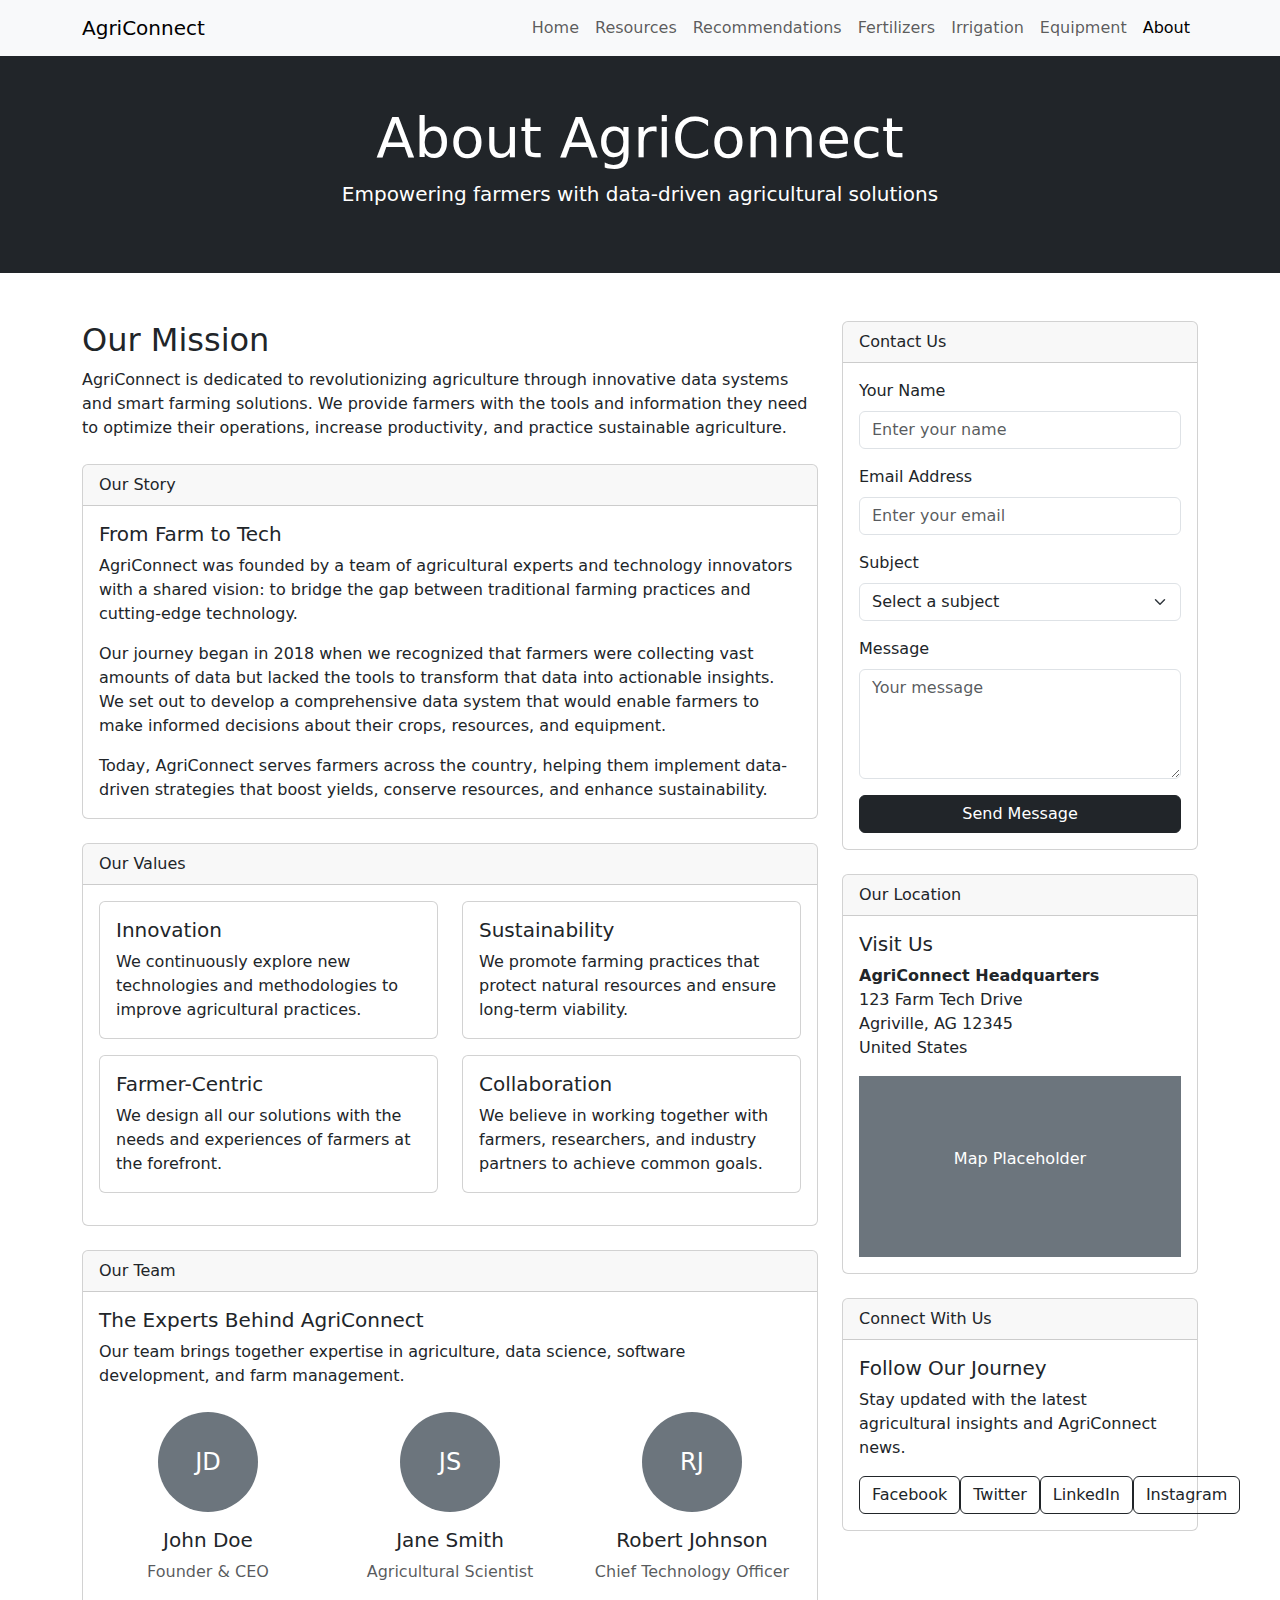
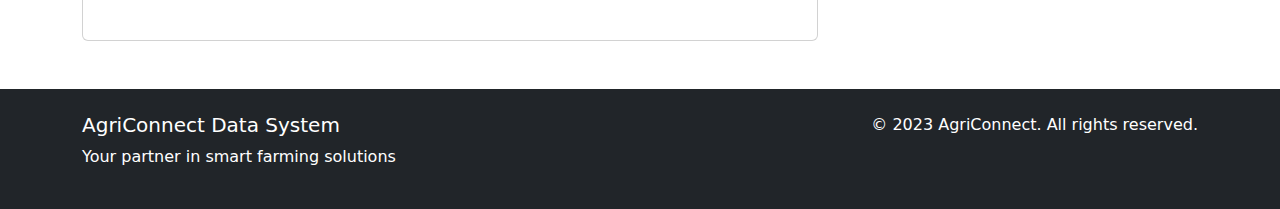
==== About/about.html @ f2f90c78 "Add files via upload" ====
<!DOCTYPE html>
<html lang="en">
<head>
    <meta charset="UTF-8">
    <meta name="viewport" content="width=device-width, initial-scale=1.0">
    <title>AgriConnect Data System - About Us</title>
    <!-- Bootstrap 5 CSS -->
    <link href="https://cdn.jsdelivr.net/npm/bootstrap@5.3.0/dist/css/bootstrap.min.css" rel="stylesheet">
    <!-- Custom CSS -->
    <link rel="stylesheet" href="css/styles.css">
    <link rel="stylesheet" href="css/responsive.css">
</head>
<body>
    <!-- Navigation -->
    <nav class="navbar navbar-expand-lg navbar-light bg-light">
        <div class="container">
            <a class="navbar-brand" href="index.html">AgriConnect</a>
            <button class="navbar-toggler" type="button" data-bs-toggle="collapse" data-bs-target="#navbarNav" aria-controls="navbarNav" aria-expanded="false" aria-label="Toggle navigation">
                <span class="navbar-toggler-icon"></span>
            </button>
            <div class="collapse navbar-collapse" id="navbarNav">
                <ul class="navbar-nav ms-auto">
                    <li class="nav-item">
                        <a class="nav-link" href="index.html">Home</a>
                    </li>
                    <li class="nav-item">
                        <a class="nav-link" href="resource.html">Resources</a>
                    </li>
                    <li class="nav-item">
                        <a class="nav-link" href="recommendation.html">Recommendations</a>
                    </li>
                    <li class="nav-item">
                        <a class="nav-link" href="fertilizers.html">Fertilizers</a>
                    </li>
                    <li class="nav-item">
                        <a class="nav-link" href="irrigation.html">Irrigation</a>
                    </li>
                    <li class="nav-item">
                        <a class="nav-link" href="equipment.html">Equipment</a>
                    </li>
                    <li class="nav-item">
                        <a class="nav-link active" aria-current="page" href="about.html">About</a>
                    </li>
                </ul>
            </div>
        </div>
    </nav>

    <!-- Header -->
    <header class="bg-dark text-white text-center py-5">
        <div class="container">
            <h1 class="display-4">About AgriConnect</h1>
            <p class="lead">Empowering farmers with data-driven agricultural solutions</p>
        </div>
    </header>

    <!-- Main Content -->
    <main class="container my-5">
        <div class="row">
            <div class="col-lg-8">
                <h2>Our Mission</h2>
                <p class="mb-4">AgriConnect is dedicated to revolutionizing agriculture through innovative data systems and smart farming solutions. We provide farmers with the tools and information they need to optimize their operations, increase productivity, and practice sustainable agriculture.</p>
                
                <div class="card mb-4">
                    <div class="card-header">Our Story</div>
                    <div class="card-body">
                        <h5 class="card-title">From Farm to Tech</h5>
                        <p class="card-text">AgriConnect was founded by a team of agricultural experts and technology innovators with a shared vision: to bridge the gap between traditional farming practices and cutting-edge technology.</p>
                        <p class="card-text">Our journey began in 2018 when we recognized that farmers were collecting vast amounts of data but lacked the tools to transform that data into actionable insights. We set out to develop a comprehensive data system that would enable farmers to make informed decisions about their crops, resources, and equipment.</p>
                        <p class="card-text">Today, AgriConnect serves farmers across the country, helping them implement data-driven strategies that boost yields, conserve resources, and enhance sustainability.</p>
                    </div>
                </div>
                
                <div class="card mb-4">
                    <div class="card-header">Our Values</div>
                    <div class="card-body">
                        <div class="row">
                            <div class="col-md-6 mb-3">
                                <div class="card h-100">
                                    <div class="card-body">
                                        <h5 class="card-title">Innovation</h5>
                                        <p class="card-text">We continuously explore new technologies and methodologies to improve agricultural practices.</p>
                                    </div>
                                </div>
                            </div>
                            <div class="col-md-6 mb-3">
                                <div class="card h-100">
                                    <div class="card-body">
                                        <h5 class="card-title">Sustainability</h5>
                                        <p class="card-text">We promote farming practices that protect natural resources and ensure long-term viability.</p>
                                    </div>
                                </div>
                            </div>
                            <div class="col-md-6 mb-3">
                                <div class="card h-100">
                                    <div class="card-body">
                                        <h5 class="card-title">Farmer-Centric</h5>
                                        <p class="card-text">We design all our solutions with the needs and experiences of farmers at the forefront.</p>
                                    </div>
                                </div>
                            </div>
                            <div class="col-md-6 mb-3">
                                <div class="card h-100">
                                    <div class="card-body">
                                        <h5 class="card-title">Collaboration</h5>
                                        <p class="card-text">We believe in working together with farmers, researchers, and industry partners to achieve common goals.</p>
                                    </div>
                                </div>
                            </div>
                        </div>
                    </div>
                </div>
                
                <div class="card">
                    <div class="card-header">Our Team</div>
                    <div class="card-body">
                        <h5 class="card-title">The Experts Behind AgriConnect</h5>
                        <p class="card-text">Our team brings together expertise in agriculture, data science, software development, and farm management.</p>
                        
                        <div class="row mt-4">
                            <div class="col-md-4 text-center mb-4">
                                <div class="rounded-circle bg-secondary text-white d-inline-flex align-items-center justify-content-center mb-3" style="width: 100px; height: 100px;">
                                    <span class="fs-4">JD</span>
                                </div>
                                <h5>John Doe</h5>
                                <p class="text-muted">Founder & CEO</p>
                            </div>
                            <div class="col-md-4 text-center mb-4">
                                <div class="rounded-circle bg-secondary text-white d-inline-flex align-items-center justify-content-center mb-3" style="width: 100px; height: 100px;">
                                    <span class="fs-4">JS</span>
                                </div>
                                <h5>Jane Smith</h5>
                                <p class="text-muted">Agricultural Scientist</p>
                            </div>
                            <div class="col-md-4 text-center mb-4">
                                <div class="rounded-circle bg-secondary text-white d-inline-flex align-items-center justify-content-center mb-3" style="width: 100px; height: 100px;">
                                    <span class="fs-4">RJ</span>
                                </div>
                                <h5>Robert Johnson</h5>
                                <p class="text-muted">Chief Technology Officer</p>
                            </div>
                        </div>
                    </div>
                </div>
            </div>
            
            <div class="col-lg-4">
                <div class="card mb-4">
                    <div class="card-header">Contact Us</div>
                    <div class="card-body">
                        <form>
                            <div class="mb-3">
                                <label for="name" class="form-label">Your Name</label>
                                <input type="text" class="form-control" id="name" placeholder="Enter your name">
                            </div>
                            <div class="mb-3">
                                <label for="email" class="form-label">Email Address</label>
                                <input type="email" class="form-control" id="email" placeholder="Enter your email">
                            </div>
                            <div class="mb-3">
                                <label for="subject" class="form-label">Subject</label>
                                <select class="form-select" id="subject">
                                    <option selected>Select a subject</option>
                                    <option value="general">General Inquiry</option>
                                    <option value="support">Technical Support</option>
                                    <option value="partnership">Partnership Opportunity</option>
                                    <option value="feedback">Feedback</option>
                                </select>
                            </div>
                            <div class="mb-3">
                                <label for="message" class="form-label">Message</label>
                                <textarea class="form-control" id="message" rows="4" placeholder="Your message"></textarea>
                            </div>
                            <button type="submit" class="btn btn-dark w-100">Send Message</button>
                        </form>
                    </div>
                </div>
                
                <div class="card mb-4">
                    <div class="card-header">Our Location</div>
                    <div class="card-body">
                        <h5 class="card-title">Visit Us</h5>
                        <p class="card-text">
                            <strong>AgriConnect Headquarters</strong><br>
                            123 Farm Tech Drive<br>
                            Agriville, AG 12345<br>
                            United States
                        </p>
                        <div class="ratio ratio-16x9">
                            <div class="bg-secondary d-flex align-items-center justify-content-center text-white">
                                <p>Map Placeholder</p>
                            </div>
                        </div>
                    </div>
                </div>
                
                <div class="card">
                    <div class="card-header">Connect With Us</div>
                    <div class="card-body">
                        <h5 class="card-title">Follow Our Journey</h5>
                        <p class="card-text">Stay updated with the latest agricultural insights and AgriConnect news.</p>
                        <div class="d-flex justify-content-between">
                            <a href="#" class="btn btn-outline-dark">Facebook</a>
                            <a href="#" class="btn btn-outline-dark">Twitter</a>
                            <a href="#" class="btn btn-outline-dark">LinkedIn</a>
                            <a href="#" class="btn btn-outline-dark">Instagram</a>
                        </div>
                    </div>
                </div>
            </div>
        </div>
    </main>

    <!-- Footer -->
    <footer class="bg-dark text-white py-4">
        <div class="container">
            <div class="row">
                <div class="col-md-6">
                    <h5>AgriConnect Data System</h5>
                    <p>Your partner in smart farming solutions</p>
                </div>
                <div class="col-md-6 text-md-end">
                    <p>&copy; 2023 AgriConnect. All rights reserved.</p>
                </div>
            </div>
        </div>
    </footer>

    <!-- Bootstrap 5 JS Bundle with Popper -->
    <script src="https://cdn.jsdelivr.net/npm/bootstrap@5.3.0/dist/js/bootstrap.bundle.min.js"></script>
    <!-- Custom JavaScript -->
    <script src="js/script.js"></script>
</body>
</html>
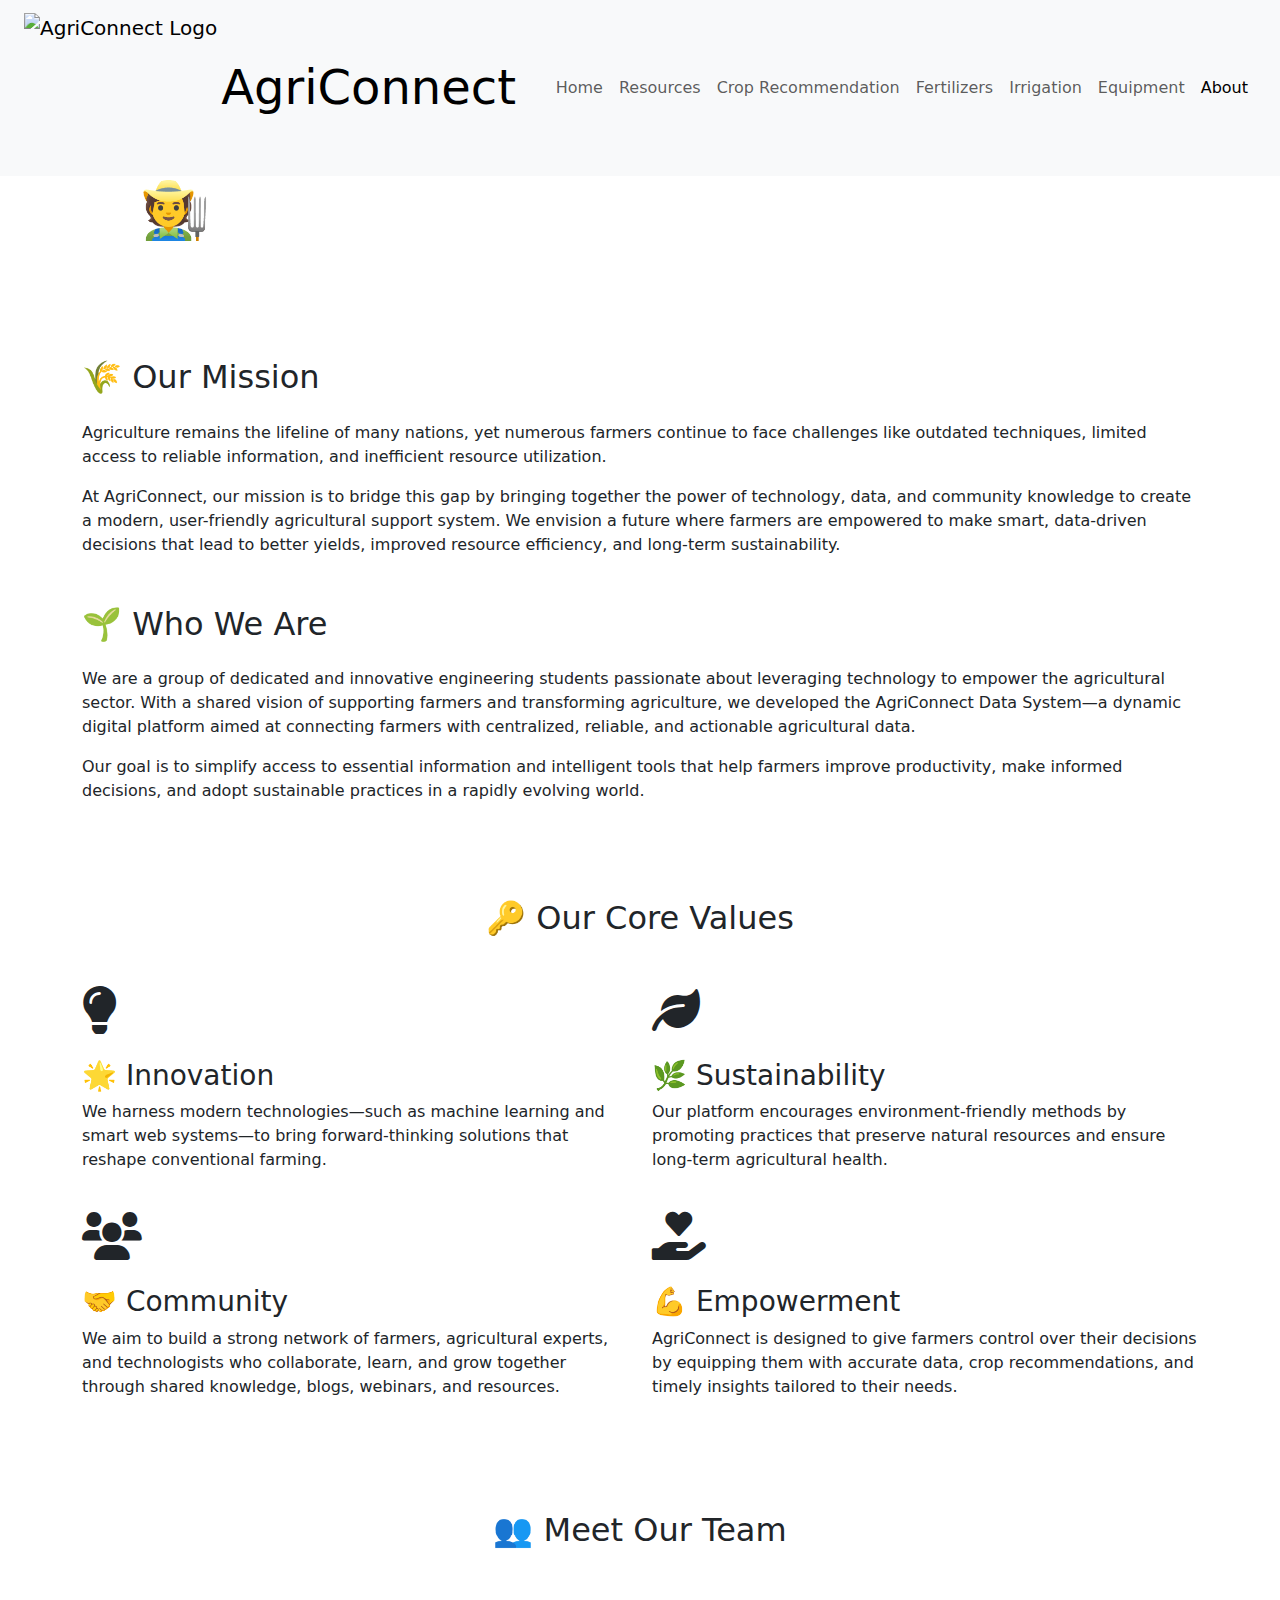
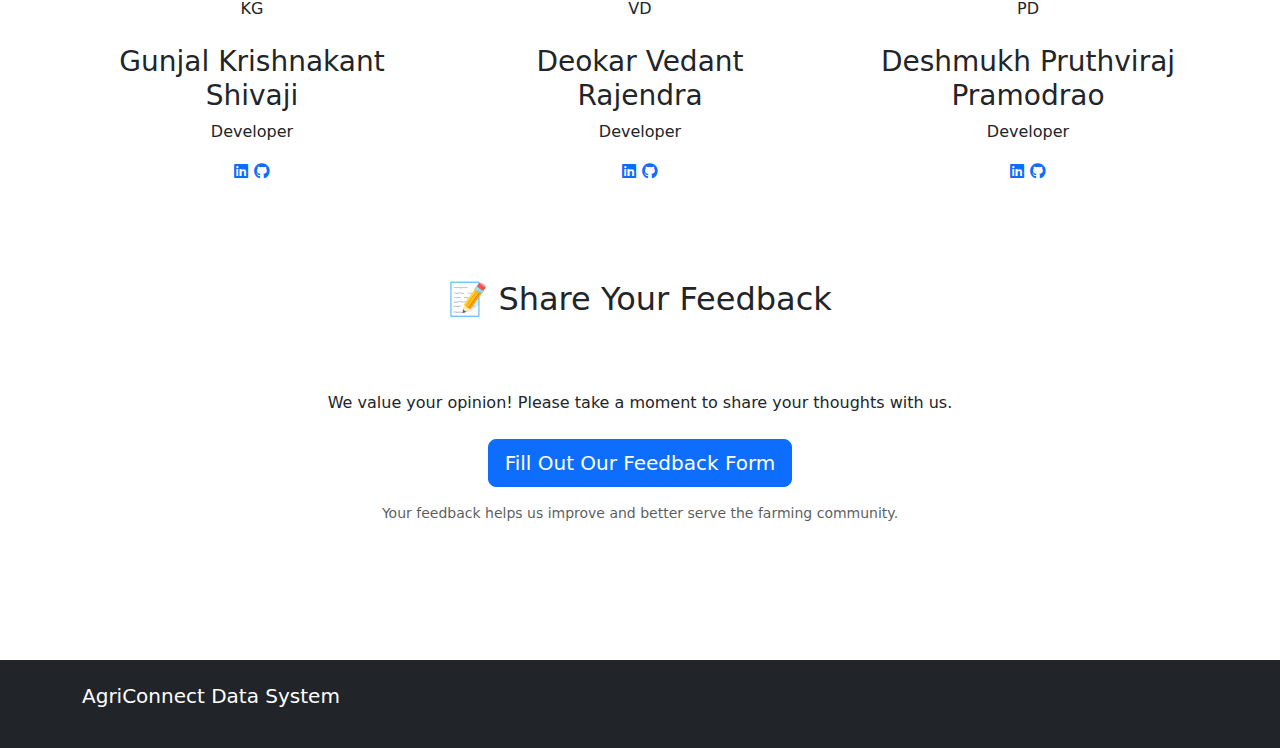
==== commit d1f534bd: "Update about.html" ====
--- a/About/about.html
+++ b/About/about.html
@@ -6,37 +6,41 @@
     <title>AgriConnect Data System - About Us</title>
     <!-- Bootstrap 5 CSS -->
     <link href="https://cdn.jsdelivr.net/npm/bootstrap@5.3.0/dist/css/bootstrap.min.css" rel="stylesheet">
+    <!-- Font Awesome -->
+    <link rel="stylesheet" href="https://cdnjs.cloudflare.com/ajax/libs/font-awesome/6.0.0/css/all.min.css">
     <!-- Custom CSS -->
-    <link rel="stylesheet" href="css/styles.css">
-    <link rel="stylesheet" href="css/responsive.css">
+    <link rel="stylesheet" href="css/aboutStyle.css">
 </head>
 <body>
     <!-- Navigation -->
     <nav class="navbar navbar-expand-lg navbar-light bg-light">
-        <div class="container">
-            <a class="navbar-brand" href="index.html">AgriConnect</a>
+        <div class="container-fluid px-4">
+            <a class="navbar-brand d-flex align-items-center" href="../home/index.html">
+                <img src="../home/assets/images/Logo.png" alt="AgriConnect Logo" height="150" class="me-1">
+                <span class="display-5 mb-0">AgriConnect</span>
+            </a>
             <button class="navbar-toggler" type="button" data-bs-toggle="collapse" data-bs-target="#navbarNav" aria-controls="navbarNav" aria-expanded="false" aria-label="Toggle navigation">
                 <span class="navbar-toggler-icon"></span>
             </button>
             <div class="collapse navbar-collapse" id="navbarNav">
                 <ul class="navbar-nav ms-auto">
                     <li class="nav-item">
-                        <a class="nav-link" href="index.html">Home</a>
-                    </li>
-                    <li class="nav-item">
-                        <a class="nav-link" href="resource.html">Resources</a>
-                    </li>
-                    <li class="nav-item">
-                        <a class="nav-link" href="recommendation.html">Recommendations</a>
-                    </li>
-                    <li class="nav-item">
-                        <a class="nav-link" href="fertilizers.html">Fertilizers</a>
-                    </li>
-                    <li class="nav-item">
-                        <a class="nav-link" href="irrigation.html">Irrigation</a>
-                    </li>
-                    <li class="nav-item">
-                        <a class="nav-link" href="equipment.html">Equipment</a>
+                        <a class="nav-link" href="../home/index.html">Home</a>
+                    </li>
+                    <li class="nav-item">
+                        <a class="nav-link" href="../home/resource.html">Resources</a>
+                    </li>
+                    <li class="nav-item">
+                        <a class="nav-link" href="../Recommendation/recommendation.html">Crop Recommendation</a>
+                    </li>
+                    <li class="nav-item">
+                        <a class="nav-link" href="../home/fertilizers.html">Fertilizers</a>
+                    </li>
+                    <li class="nav-item">
+                        <a class="nav-link" href="../home/irrigation.html">Irrigation</a>
+                    </li>
+                    <li class="nav-item">
+                        <a class="nav-link" href="../home/equipment.html">Equipment</a>
                     </li>
                     <li class="nav-item">
                         <a class="nav-link active" aria-current="page" href="about.html">About</a>
@@ -46,167 +50,134 @@
         </div>
     </nav>
 
-    <!-- Header -->
-    <header class="bg-dark text-white text-center py-5">
+    <!-- Hero Section -->
+    <header class="hero-section text-white text-center">
         <div class="container">
-            <h1 class="display-4">About AgriConnect</h1>
-            <p class="lead">Empowering farmers with data-driven agricultural solutions</p>
+            <h1 class="display-4 fw-bold">🧑‍🌾 About Us – AgriConnect Data System</h1>
         </div>
     </header>
 
     <!-- Main Content -->
     <main class="container my-5">
         <div class="row">
-            <div class="col-lg-8">
-                <h2>Our Mission</h2>
-                <p class="mb-4">AgriConnect is dedicated to revolutionizing agriculture through innovative data systems and smart farming solutions. We provide farmers with the tools and information they need to optimize their operations, increase productivity, and practice sustainable agriculture.</p>
+            <div class="col-12 animate-fade-in">
+                <section class="about-card mb-5">
+                    <h2 class="section-title mb-4">🌾 Our Mission</h2>
+                    <p class="about-text">Agriculture remains the lifeline of many nations, yet numerous farmers continue to face challenges like outdated techniques, limited access to reliable information, and inefficient resource utilization.</p>
+                    
+                    <p class="about-text">At AgriConnect, our mission is to bridge this gap by bringing together the power of technology, data, and community knowledge to create a modern, user-friendly agricultural support system. We envision a future where farmers are empowered to make smart, data-driven decisions that lead to better yields, improved resource efficiency, and long-term sustainability.</p>
+                    
+                    <h2 class="section-title mb-4 mt-5">🌱 Who We Are</h2>
+                    <p class="about-text">We are a group of dedicated and innovative engineering students passionate about leveraging technology to empower the agricultural sector. With a shared vision of supporting farmers and transforming agriculture, we developed the AgriConnect Data System—a dynamic digital platform aimed at connecting farmers with centralized, reliable, and actionable agricultural data.</p>
+                    
+                    <p class="about-text">Our goal is to simplify access to essential information and intelligent tools that help farmers improve productivity, make informed decisions, and adopt sustainable practices in a rapidly evolving world.</p>
+                </section>
                 
-                <div class="card mb-4">
-                    <div class="card-header">Our Story</div>
-                    <div class="card-body">
-                        <h5 class="card-title">From Farm to Tech</h5>
-                        <p class="card-text">AgriConnect was founded by a team of agricultural experts and technology innovators with a shared vision: to bridge the gap between traditional farming practices and cutting-edge technology.</p>
-                        <p class="card-text">Our journey began in 2018 when we recognized that farmers were collecting vast amounts of data but lacked the tools to transform that data into actionable insights. We set out to develop a comprehensive data system that would enable farmers to make informed decisions about their crops, resources, and equipment.</p>
-                        <p class="card-text">Today, AgriConnect serves farmers across the country, helping them implement data-driven strategies that boost yields, conserve resources, and enhance sustainability.</p>
+                <section class="values-section py-5 animate-fade-in">
+                    <h2 class="section-title text-center mb-5">🔑 Our Core Values</h2>
+                    <div class="row g-4">
+                        <div class="col-md-6">
+                            <div class="value-card h-100">
+                                <div class="card-icon mb-4">
+                                    <i class="fas fa-lightbulb fa-3x"></i>
+                                </div>
+                                <h3 class="value-title">🌟 Innovation</h3>
+                                <p class="value-text">We harness modern technologies—such as machine learning and smart web systems—to bring forward-thinking solutions that reshape conventional farming.</p>
+                            </div>
+                        </div>
+                        <div class="col-md-6">
+                            <div class="value-card h-100">
+                                <div class="card-icon mb-4">
+                                    <i class="fas fa-leaf fa-3x"></i>
+                                </div>
+                                <h3 class="value-title">🌿 Sustainability</h3>
+                                <p class="value-text">Our platform encourages environment-friendly methods by promoting practices that preserve natural resources and ensure long-term agricultural health.</p>
+                            </div>
+                        </div>
+                        <div class="col-md-6">
+                            <div class="value-card h-100">
+                                <div class="card-icon mb-4">
+                                    <i class="fas fa-users fa-3x"></i>
+                                </div>
+                                <h3 class="value-title">🤝 Community</h3>
+                                <p class="value-text">We aim to build a strong network of farmers, agricultural experts, and technologists who collaborate, learn, and grow together through shared knowledge, blogs, webinars, and resources.</p>
+                            </div>
+                        </div>
+                        <div class="col-md-6">
+                            <div class="value-card h-100">
+                                <div class="card-icon mb-4">
+                                    <i class="fas fa-hand-holding-heart fa-3x"></i>
+                                </div>
+                                <h3 class="value-title">💪 Empowerment</h3>
+                                <p class="value-text">AgriConnect is designed to give farmers control over their decisions by equipping them with accurate data, crop recommendations, and timely insights tailored to their needs.</p>
+                            </div>
+                        </div>
                     </div>
-                </div>
+                </section>
                 
-                <div class="card mb-4">
-                    <div class="card-header">Our Values</div>
-                    <div class="card-body">
-                        <div class="row">
-                            <div class="col-md-6 mb-3">
-                                <div class="card h-100">
-                                    <div class="card-body">
-                                        <h5 class="card-title">Innovation</h5>
-                                        <p class="card-text">We continuously explore new technologies and methodologies to improve agricultural practices.</p>
+                <section class="team-section py-5 animate-fade-in">
+                    <h2 class="section-title text-center mb-5">👥 Meet Our Team</h2>
+                    <div class="row g-5 justify-content-center">
+                        <div class="col-md-4">
+                            <div class="team-card text-center">
+                                <div class="team-avatar mb-4">
+                                    <div class="avatar-circle">
+                                        <span>KG</span>
                                     </div>
                                 </div>
-                            </div>
-                            <div class="col-md-6 mb-3">
-                                <div class="card h-100">
-                                    <div class="card-body">
-                                        <h5 class="card-title">Sustainability</h5>
-                                        <p class="card-text">We promote farming practices that protect natural resources and ensure long-term viability.</p>
+                                <h3 class="team-name">Gunjal Krishnakant Shivaji</h3>
+                                <p class="team-role">Developer</p>
+                                <div class="social-links mt-3">
+                                    <a href="#" class="social-link"><i class="fab fa-linkedin"></i></a>
+                                    <a href="https://github.com/krishnakantgunjal" target="_blank" class="social-link"><i class="fab fa-github"></i></a>
+                                </div>
+                            </div>
+                        </div>
+                        <div class="col-md-4">
+                            <div class="team-card text-center">
+                                <div class="team-avatar mb-4">
+                                    <div class="avatar-circle">
+                                        <span>VD</span>
                                     </div>
                                 </div>
-                            </div>
-                            <div class="col-md-6 mb-3">
-                                <div class="card h-100">
-                                    <div class="card-body">
-                                        <h5 class="card-title">Farmer-Centric</h5>
-                                        <p class="card-text">We design all our solutions with the needs and experiences of farmers at the forefront.</p>
+                                <h3 class="team-name">Deokar Vedant Rajendra</h3>
+                                <p class="team-role">Developer</p>
+                                <div class="social-links mt-3">
+                                    <a href="#" class="social-link"><i class="fab fa-linkedin"></i></a>
+                                    <a href="#" target="_blank" class="social-link"><i class="fab fa-github"></i></a>
+                                </div>
+                            </div>
+                        </div>
+                        <div class="col-md-4">
+                            <div class="team-card text-center">
+                                <div class="team-avatar mb-4">
+                                    <div class="avatar-circle">
+                                        <span>PD</span>
                                     </div>
                                 </div>
-                            </div>
-                            <div class="col-md-6 mb-3">
-                                <div class="card h-100">
-                                    <div class="card-body">
-                                        <h5 class="card-title">Collaboration</h5>
-                                        <p class="card-text">We believe in working together with farmers, researchers, and industry partners to achieve common goals.</p>
-                                    </div>
+                                <h3 class="team-name">Deshmukh Pruthviraj Pramodrao</h3>
+                                <p class="team-role">Developer</p>
+                                <div class="social-links mt-3">
+                                    <a href="#" class="social-link"><i class="fab fa-linkedin"></i></a>
+                                    <a href="#" target="_blank" class="social-link"><i class="fab fa-github"></i></a>
                                 </div>
                             </div>
                         </div>
                     </div>
-                </div>
+                </section>
                 
-                <div class="card">
-                    <div class="card-header">Our Team</div>
-                    <div class="card-body">
-                        <h5 class="card-title">The Experts Behind AgriConnect</h5>
-                        <p class="card-text">Our team brings together expertise in agriculture, data science, software development, and farm management.</p>
-                        
-                        <div class="row mt-4">
-                            <div class="col-md-4 text-center mb-4">
-                                <div class="rounded-circle bg-secondary text-white d-inline-flex align-items-center justify-content-center mb-3" style="width: 100px; height: 100px;">
-                                    <span class="fs-4">JD</span>
-                                </div>
-                                <h5>John Doe</h5>
-                                <p class="text-muted">Founder & CEO</p>
-                            </div>
-                            <div class="col-md-4 text-center mb-4">
-                                <div class="rounded-circle bg-secondary text-white d-inline-flex align-items-center justify-content-center mb-3" style="width: 100px; height: 100px;">
-                                    <span class="fs-4">JS</span>
-                                </div>
-                                <h5>Jane Smith</h5>
-                                <p class="text-muted">Agricultural Scientist</p>
-                            </div>
-                            <div class="col-md-4 text-center mb-4">
-                                <div class="rounded-circle bg-secondary text-white d-inline-flex align-items-center justify-content-center mb-3" style="width: 100px; height: 100px;">
-                                    <span class="fs-4">RJ</span>
-                                </div>
-                                <h5>Robert Johnson</h5>
-                                <p class="text-muted">Chief Technology Officer</p>
+                <section class="feedback-section py-5 animate-fade-in">
+                    <h2 class="section-title text-center mb-5">📝 Share Your Feedback</h2>
+                    <div class="row justify-content-center">
+                        <div class="col-md-8">
+                            <div class="feedback-card text-center p-4">
+                                <p class="mb-4">We value your opinion! Please take a moment to share your thoughts with us.</p>
+                                <a href="https://forms.gle/e2y5rqFZX6X9QJWWA" target="_blank" class="btn btn-primary btn-lg feedback-btn">Fill Out Our Feedback Form</a>
+                                <p class="mt-3 small text-muted">Your feedback helps us improve and better serve the farming community.</p>
                             </div>
                         </div>
                     </div>
-                </div>
-            </div>
-            
-            <div class="col-lg-4">
-                <div class="card mb-4">
-                    <div class="card-header">Contact Us</div>
-                    <div class="card-body">
-                        <form>
-                            <div class="mb-3">
-                                <label for="name" class="form-label">Your Name</label>
-                                <input type="text" class="form-control" id="name" placeholder="Enter your name">
-                            </div>
-                            <div class="mb-3">
-                                <label for="email" class="form-label">Email Address</label>
-                                <input type="email" class="form-control" id="email" placeholder="Enter your email">
-                            </div>
-                            <div class="mb-3">
-                                <label for="subject" class="form-label">Subject</label>
-                                <select class="form-select" id="subject">
-                                    <option selected>Select a subject</option>
-                                    <option value="general">General Inquiry</option>
-                                    <option value="support">Technical Support</option>
-                                    <option value="partnership">Partnership Opportunity</option>
-                                    <option value="feedback">Feedback</option>
-                                </select>
-                            </div>
-                            <div class="mb-3">
-                                <label for="message" class="form-label">Message</label>
-                                <textarea class="form-control" id="message" rows="4" placeholder="Your message"></textarea>
-                            </div>
-                            <button type="submit" class="btn btn-dark w-100">Send Message</button>
-                        </form>
-                    </div>
-                </div>
-                
-                <div class="card mb-4">
-                    <div class="card-header">Our Location</div>
-                    <div class="card-body">
-                        <h5 class="card-title">Visit Us</h5>
-                        <p class="card-text">
-                            <strong>AgriConnect Headquarters</strong><br>
-                            123 Farm Tech Drive<br>
-                            Agriville, AG 12345<br>
-                            United States
-                        </p>
-                        <div class="ratio ratio-16x9">
-                            <div class="bg-secondary d-flex align-items-center justify-content-center text-white">
-                                <p>Map Placeholder</p>
-                            </div>
-                        </div>
-                    </div>
-                </div>
-                
-                <div class="card">
-                    <div class="card-header">Connect With Us</div>
-                    <div class="card-body">
-                        <h5 class="card-title">Follow Our Journey</h5>
-                        <p class="card-text">Stay updated with the latest agricultural insights and AgriConnect news.</p>
-                        <div class="d-flex justify-content-between">
-                            <a href="#" class="btn btn-outline-dark">Facebook</a>
-                            <a href="#" class="btn btn-outline-dark">Twitter</a>
-                            <a href="#" class="btn btn-outline-dark">LinkedIn</a>
-                            <a href="#" class="btn btn-outline-dark">Instagram</a>
-                        </div>
-                    </div>
-                </div>
+                </section>
             </div>
         </div>
     </main>
@@ -214,13 +185,9 @@
     <!-- Footer -->
     <footer class="bg-dark text-white py-4">
         <div class="container">
-            <div class="row">
+            <div class="row align-items-center">
                 <div class="col-md-6">
-                    <h5>AgriConnect Data System</h5>
-                    <p>Your partner in smart farming solutions</p>
-                </div>
-                <div class="col-md-6 text-md-end">
-                    <p>&copy; 2023 AgriConnect. All rights reserved.</p>
+                    <h5 class="mb-3">AgriConnect Data System</h5>
                 </div>
             </div>
         </div>
@@ -228,7 +195,7 @@
 
     <!-- Bootstrap 5 JS Bundle with Popper -->
     <script src="https://cdn.jsdelivr.net/npm/bootstrap@5.3.0/dist/js/bootstrap.bundle.min.js"></script>
-    <!-- Custom JavaScript -->
-    <script src="js/script.js"></script>
+    <!-- Custom JS -->
+    <script src="js/about.js"></script>
 </body>
-</html> +</html> 
